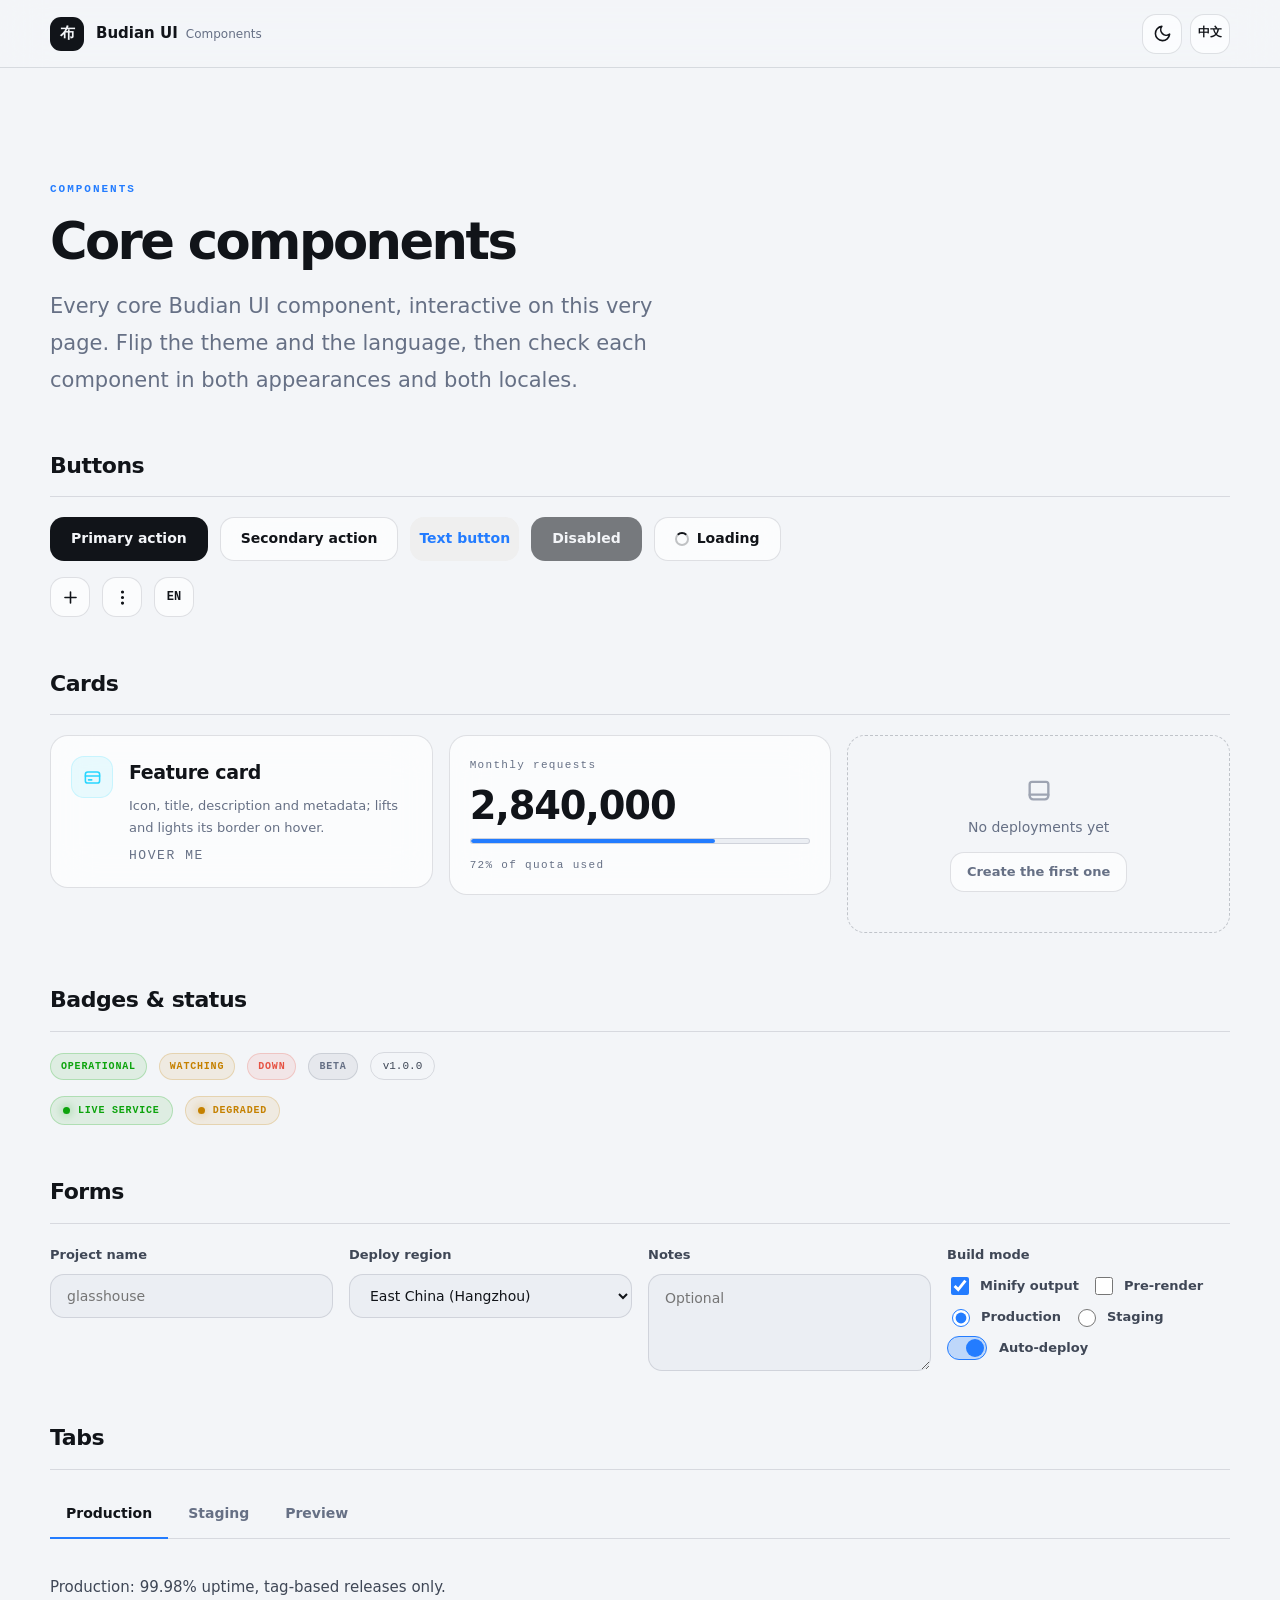
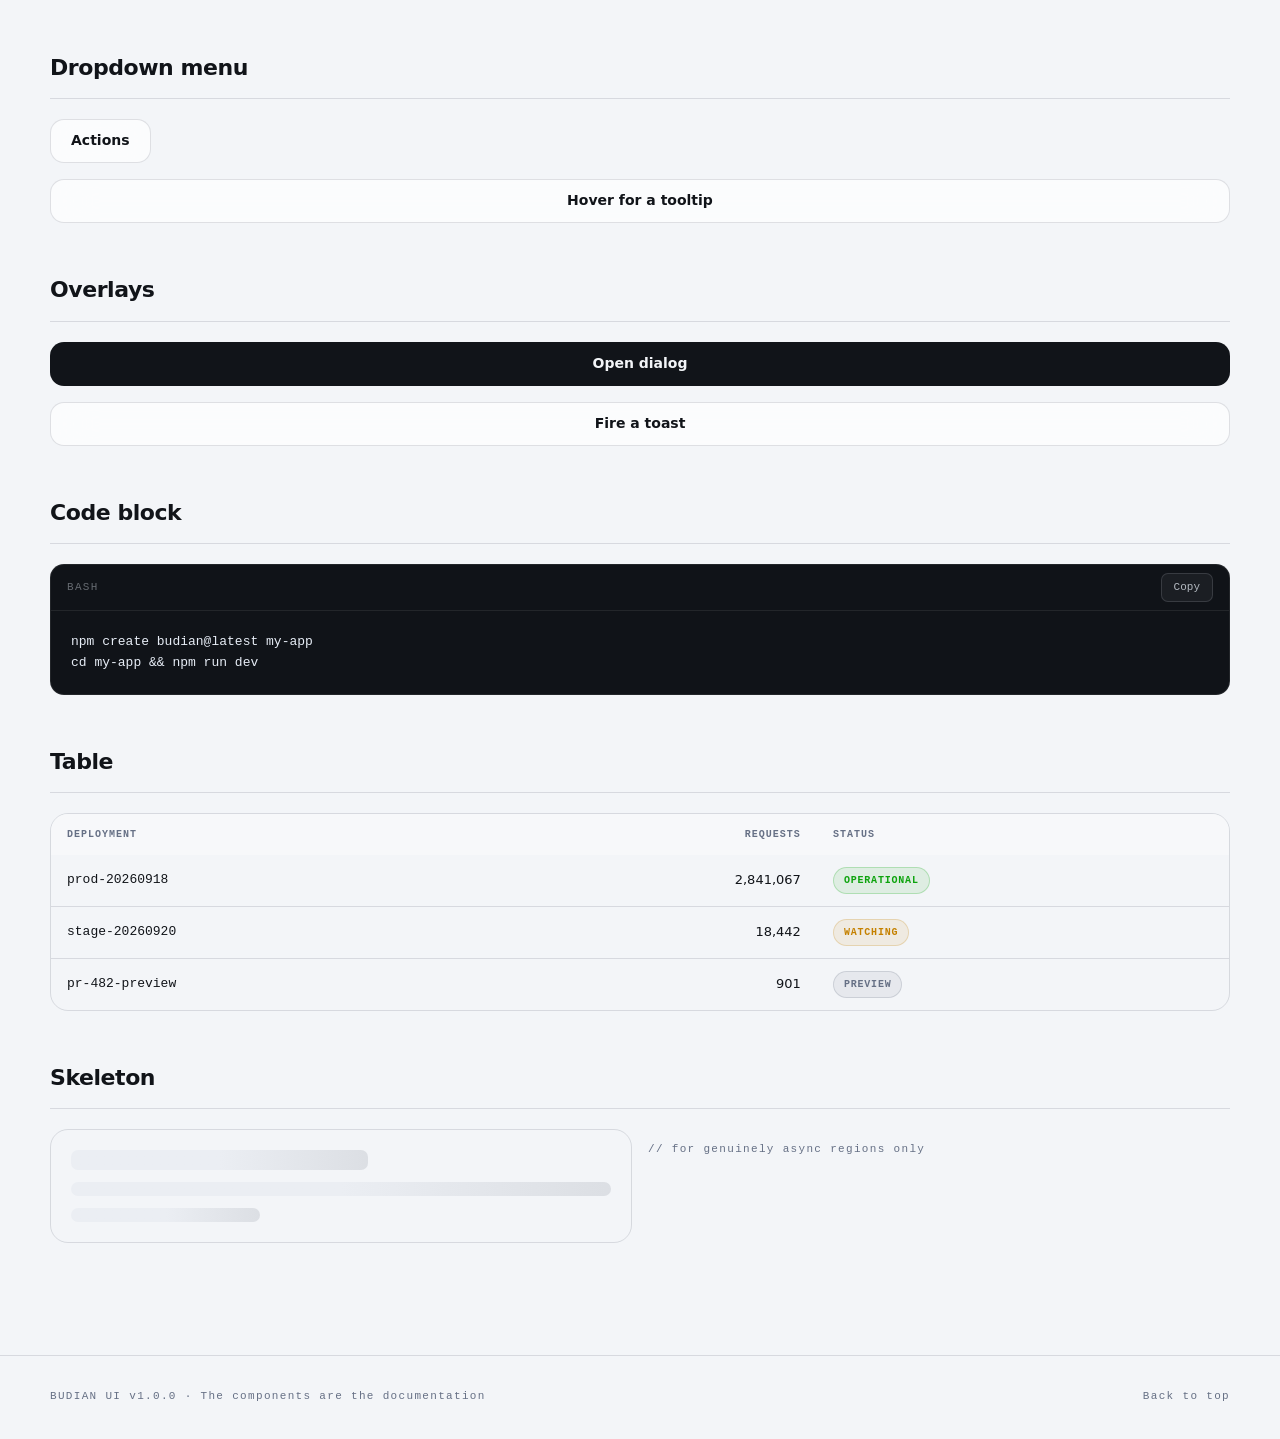
==== examples/components/index.html @ 098a9b1c "Budian UI v1.0.0 - design system, tokens, agent skill, and runnable examples Distilled from Budian C" ====
<!DOCTYPE html>
<html lang="zh-CN">
<head>
  <meta charset="UTF-8">
  <meta name="viewport" content="width=device-width, initial-scale=1, viewport-fit=cover">
  <title>Budian UI — 组件参考</title>
  <meta name="description" content="Budian UI 核心组件的活参考:按钮、卡片、输入、标签页、对话框、提示、代码块、表格与状态。">
  <meta name="theme-color" media="(prefers-color-scheme: light)" content="#f3f5f8">
  <meta name="theme-color" media="(prefers-color-scheme: dark)" content="#050609">
  <script>
    (function () {
      var t = null;
      try { t = localStorage.getItem("budian-theme"); } catch (e) {}
      if (t !== "light" && t !== "dark") {
        t = matchMedia("(prefers-color-scheme: dark)").matches ? "dark" : "light";
      }
      document.documentElement.dataset.theme = t;
    })();
  </script>
  <link rel="stylesheet" href="../../tokens/tokens.css">
  <link rel="stylesheet" href="styles.css">
</head>
<body>
  <a class="skip" href="#main" data-i18n="a11y.skip">跳到主要内容</a>

  <header class="topbar">
    <div class="shell topbar__inner">
      <a class="brand" href="#">
        <span class="brand__mark" aria-hidden="true">布</span>
        <span class="brand__name">Budian UI<b data-i18n="brand.sub">组件参考</b></span>
      </a>
      <div class="topbar__actions">
        <button class="icon-btn" type="button" data-budian-theme-toggle data-i18n-attr="aria-label:a11y.themeDark" aria-pressed="false">
          <svg class="icon icon--moon" viewBox="0 0 24 24" fill="none" stroke="currentColor" stroke-width="2" stroke-linecap="round" stroke-linejoin="round" aria-hidden="true"><path d="M21 12.8A9 9 0 1 1 11.2 3a7 7 0 0 0 9.8 9.8Z"/></svg>
          <svg class="icon icon--sun" viewBox="0 0 24 24" fill="none" stroke="currentColor" stroke-width="2" stroke-linecap="round" stroke-linejoin="round" aria-hidden="true"><circle cx="12" cy="12" r="4"/><path d="M12 2v2M12 20v2M4.9 4.9l1.4 1.4M17.7 17.7l1.4 1.4M2 12h2M20 12h2M4.9 19.1l1.4-1.4M17.7 6.3l1.4-1.4"/></svg>
        </button>
        <button class="icon-btn icon-btn--text" type="button" data-budian-locale-toggle aria-label="Switch to English" lang="en">EN</button>
      </div>
    </div>
  </header>

  <main id="main" class="shell content">

    <header class="page-head reveal">
      <p class="kicker">COMPONENTS</p>
      <h1 class="title" data-i18n="page.title">核心组件</h1>
      <p class="lede" data-i18n="page.lede">Budian UI 的全部核心组件,直接在本页可交互。切换主题与语言,检查每个组件在两种外观、两种语言下的表现。</p>
    </header>

    <!-- ============ Buttons ============ -->
    <section class="demo reveal" aria-labelledby="demo-buttons">
      <h2 id="demo-buttons" data-i18n="c.buttons.title">按钮</h2>
      <div class="demo__stage">
        <div class="cluster">
          <button class="btn btn--solid" type="button" data-i18n="c.primary">主要操作</button>
          <button class="btn btn--ghost" type="button" data-i18n="c.secondary">次要操作</button>
          <button class="btn btn--text" type="button" data-i18n="c.text">文本按钮</button>
          <button class="btn btn--solid" type="button" disabled data-i18n="c.disabled">已禁用</button>
          <button class="btn btn--ghost" type="button" data-budian-demo="loading">
            <span class="spinner" aria-hidden="true"></span><span data-i18n="c.loading">加载中</span>
          </button>
        </div>
        <div class="cluster">
          <button class="icon-btn" type="button" aria-label="添加">
            <svg class="icon" viewBox="0 0 24 24" fill="none" stroke="currentColor" stroke-width="2" stroke-linecap="round" stroke-linejoin="round" aria-hidden="true"><path d="M12 5v14M5 12h14"/></svg>
          </button>
          <button class="icon-btn" type="button" aria-label="更多">
            <svg class="icon" viewBox="0 0 24 24" fill="none" stroke="currentColor" stroke-width="2" stroke-linecap="round" stroke-linejoin="round" aria-hidden="true"><circle cx="12" cy="5" r="1"/><circle cx="12" cy="12" r="1"/><circle cx="12" cy="19" r="1"/></svg>
          </button>
          <button class="icon-btn icon-btn--text" type="button" aria-label="切换语言" lang="en">EN</button>
        </div>
      </div>
    </section>

    <!-- ============ Cards ============ -->
    <section class="demo reveal" aria-labelledby="demo-cards">
      <h2 id="demo-cards" data-i18n="c.cards.title">卡片</h2>
      <div class="demo__stage demo__stage--grid">
        <div class="card" style="--card-accent: var(--budian-raw-cyan)">
          <span class="tile" aria-hidden="true">
            <svg class="icon" viewBox="0 0 24 24" fill="none" stroke="currentColor" stroke-width="2" stroke-linecap="round" stroke-linejoin="round"><rect x="3" y="5" width="18" height="14" rx="3"/><path d="M3 10h18M7 15h4"/></svg>
          </span>
          <div class="card__body">
            <strong data-i18n="c.card.a">功能卡片</strong>
            <small data-i18n="c.card.aDesc">图标、标题、描述与元信息,悬停时上浮并点亮边框。</small>
            <small class="mono-note">HOVER ME</small>
          </div>
        </div>
        <div class="stat">
          <span class="mono-note" data-i18n="c.stat.label">月度请求</span>
          <strong class="stat__value"><span data-count="2840000">0</span></strong>
          <div class="progress" role="progressbar" aria-valuenow="72" aria-valuemin="0" aria-valuemax="100" aria-label="配额使用">
            <div class="progress__fill" style="--p: 72"></div>
          </div>
          <small class="mono-note">72% <span data-i18n="c.stat.quota">配额已用</span></small>
        </div>
        <div class="empty">
          <svg class="icon" viewBox="0 0 24 24" fill="none" stroke="currentColor" stroke-width="2" stroke-linecap="round" stroke-linejoin="round" aria-hidden="true"><path d="M4 16V7a2 2 0 0 1 2-2h12a2 2 0 0 1 2 2v9"/><path d="M4 16h16v1a3 3 0 0 1-3 3H7a3 3 0 0 1-3-3v-1Z"/></svg>
          <p data-i18n="c.empty">还没有任何部署</p>
          <button class="btn btn--ghost btn--sm" type="button" data-i18n="c.emptyCta">创建第一个</button>
        </div>
      </div>
    </section>

    <!-- ============ Badges & status ============ -->
    <section class="demo reveal" aria-labelledby="demo-badges">
      <h2 id="demo-badges" data-i18n="c.badges.title">徽章与状态</h2>
      <div class="demo__stage">
        <div class="cluster">
          <span class="badge badge--ok" data-i18n="c.st.ok">正常</span>
          <span class="badge badge--warn" data-i18n="c.st.warn">观察</span>
          <span class="badge badge--danger" data-i18n="c.st.danger">故障</span>
          <span class="badge badge--neutral">BETA</span>
          <span class="pill">v1.0.0</span>
        </div>
        <div class="cluster">
          <span class="status status--ok" data-i18n="c.live">在线服务</span>
          <span class="status status--warn" data-i18n="c.degraded">降级运行</span>
        </div>
      </div>
    </section>

    <!-- ============ Inputs ============ -->
    <section class="demo reveal" aria-labelledby="demo-inputs">
      <h2 id="demo-inputs" data-i18n="c.inputs.title">表单</h2>
      <div class="demo__stage demo__stage--grid">
        <div class="field">
          <label for="in-name" data-i18n="c.f.name">项目名称</label>
          <input class="input" id="in-name" type="text" placeholder="glasshouse" data-i18n-attr="placeholder:c.f.namePh">
        </div>
        <div class="field">
          <label for="in-region" data-i18n="c.f.region">部署区域</label>
          <select class="input" id="in-region">
            <option data-i18n="c.f.r1">华东(杭州)</option>
            <option data-i18n="c.f.r2">西欧(牛津)</option>
            <option data-i18n="c.f.r3">北美(达拉斯)</option>
          </select>
        </div>
        <div class="field">
          <label for="in-notes" data-i18n="c.f.notes">备注</label>
          <textarea class="input input--area" id="in-notes" rows="3" data-i18n-attr="placeholder:c.f.notesPh" placeholder="可选"></textarea>
        </div>
        <div class="field">
          <span class="field__label" data-i18n="c.f.mode">构建模式</span>
          <div class="cluster">
            <label class="check"><input type="checkbox" checked><span data-i18n="c.f.minify">压缩产物</span></label>
            <label class="check"><input type="checkbox"><span data-i18n="c.f.ssg">预渲染</span></label>
          </div>
          <div class="cluster">
            <label class="check"><input type="radio" name="env" checked><span data-i18n="c.f.prod">生产</span></label>
            <label class="check"><input type="radio" name="env"><span data-i18n="c.f.dev">预发</span></label>
          </div>
          <div class="cluster">
            <label class="toggle"><input type="checkbox" checked><span class="toggle__track" aria-hidden="true"><span class="toggle__thumb"></span></span><span data-i18n="c.f.auto">自动部署</span></label>
          </div>
        </div>
      </div>
    </section>

    <!-- ============ Tabs ============ -->
    <section class="demo reveal" aria-labelledby="demo-tabs">
      <h2 id="demo-tabs" data-i18n="c.tabs.title">标签页</h2>
      <div class="demo__stage">
        <div class="tabs" role="tablist" aria-label="环境切换">
          <button class="tab" role="tab" id="tab-1" aria-controls="panel-1" aria-selected="true" tabindex="0" data-i18n="c.tab.prod">生产</button>
          <button class="tab" role="tab" id="tab-2" aria-controls="panel-2" aria-selected="false" tabindex="-1" data-i18n="c.tab.dev">预发</button>
          <button class="tab" role="tab" id="tab-3" aria-controls="panel-3" aria-selected="false" tabindex="-1" data-i18n="c.tab.preview">预览</button>
        </div>
        <div class="tabpanel" role="tabpanel" id="panel-1" aria-labelledby="tab-1" tabindex="0">
          <p data-i18n="c.tab.prodBody">生产环境:99.98% 可用性,只允许通过标签发布。</p>
        </div>
        <div class="tabpanel" role="tabpanel" id="panel-2" aria-labelledby="tab-2" tabindex="0" hidden>
          <p data-i18n="c.tab.devBody">预发环境:与生产同配置,数据每日重置。</p>
        </div>
        <div class="tabpanel" role="tabpanel" id="panel-3" aria-labelledby="tab-3" tabindex="0" hidden>
          <p data-i18n="c.tab.previewBody">预览环境:每个拉取请求获得独立 URL。</p>
        </div>
      </div>
    </section>

    <!-- ============ Dropdown / details ============ -->
    <section class="demo reveal" aria-labelledby="demo-dropdown">
      <h2 id="demo-dropdown" data-i18n="c.dropdown.title">下拉菜单</h2>
      <div class="demo__stage">
        <details class="menu">
          <summary class="btn btn--ghost" data-i18n="c.dropdown.trigger">操作</summary>
          <div class="menu__panel">
            <button class="menu__item" type="button" data-i18n="c.dropdown.rename">重命名</button>
            <button class="menu__item" type="button" data-i18n="c.dropdown.transfer">转移所有权</button>
            <button class="menu__item menu__item--danger" type="button" data-i18n="c.dropdown.delete">删除项目</button>
          </div>
        </details>
        <button class="btn btn--ghost" type="button" data-tip="工具提示:纯 CSS 实现" data-i18n="c.tooltip">悬停查看工具提示</button>
      </div>
    </section>

    <!-- ============ Modal / Toast ============ -->
    <section class="demo reveal" aria-labelledby="demo-overlay">
      <h2 id="demo-overlay" data-i18n="c.overlay.title">浮层</h2>
      <div class="demo__stage">
        <button class="btn btn--solid" type="button" id="modal-open" data-i18n="c.modal.open">打开对话框</button>
        <button class="btn btn--ghost" type="button" id="toast-open" data-i18n="c.toast.open">触发提示</button>
      </div>
    </section>

    <!-- ============ Code block ============ -->
    <section class="demo reveal" aria-labelledby="demo-code">
      <h2 id="demo-code" data-i18n="c.code.title">代码块</h2>
      <div class="demo__stage">
        <div class="code">
          <div class="code__bar">
            <span class="mono-note">BASH</span>
            <button class="code__copy" type="button" data-budian-copy data-i18n="c.copy">复制</button>
          </div>
          <pre><code>npm create budian@latest my-app
cd my-app && npm run dev</code></pre>
        </div>
      </div>
    </section>

    <!-- ============ Table ============ -->
    <section class="demo reveal" aria-labelledby="demo-table">
      <h2 id="demo-table" data-i18n="c.table.title">表格</h2>
      <div class="demo__stage">
        <div class="table-wrap">
          <table class="table">
            <thead>
              <tr>
                <th scope="col" data-i18n="c.t.col1">部署</th>
                <th scope="col" class="num" data-i18n="c.t.col2">请求数</th>
                <th scope="col" data-i18n="c.t.col3">状态</th>
              </tr>
            </thead>
            <tbody>
              <tr>
                <th scope="row">prod-20260918</th>
                <td class="num">2,841,067</td>
                <td><span class="badge badge--ok" data-i18n="c.st.ok">正常</span></td>
              </tr>
              <tr>
                <th scope="row">stage-20260920</th>
                <td class="num">18,442</td>
                <td><span class="badge badge--warn" data-i18n="c.st.warn">观察</span></td>
              </tr>
              <tr>
                <th scope="row">pr-482-preview</th>
                <td class="num">901</td>
                <td><span class="badge badge--neutral">PREVIEW</span></td>
              </tr>
            </tbody>
          </table>
        </div>
      </div>
    </section>

    <!-- ============ Skeleton ============ -->
    <section class="demo reveal" aria-labelledby="demo-skeleton">
      <h2 id="demo-skeleton" data-i18n="c.skeleton.title">骨架屏</h2>
      <div class="demo__stage demo__stage--grid">
        <div class="skel-card" aria-hidden="true">
          <div class="skel skel--title"></div>
          <div class="skel"></div>
          <div class="skel skel--short"></div>
        </div>
        <p class="mono-note" data-i18n="c.skeleton.note">// 仅用于真实异步区域</p>
      </div>
    </section>
  </main>

  <!-- ============ Demo modal ============ -->
  <dialog class="modal" id="demo-modal">
    <form method="dialog" class="modal__form">
      <h2 class="modal__title" data-i18n="c.modal.title">删除项目?</h2>
      <p class="modal__text" data-i18n="c.modal.body">此操作不可撤销。所有部署、域名与日志将被永久删除。</p>
      <footer class="modal__foot">
        <button class="btn btn--ghost" type="submit" value="cancel" data-i18n="c.modal.cancel">取消</button>
        <button class="btn btn--solid btn--danger" type="submit" value="delete" data-i18n="c.modal.confirm">确认删除</button>
      </footer>
    </form>
  </dialog>

  <footer class="footer">
    <div class="shell footer__inner">
      <p class="mono-note">BUDIAN UI v1.0.0 · <span data-i18n="footer.note">组件即文档</span></p>
      <a class="mono-note" href="#main" data-i18n="footer.top">回到顶部</a>
    </div>
  </footer>

  <script src="../assets/budian.js" defer></script>
  <script>
    document.addEventListener("DOMContentLoaded", function () {
      Budian.init({
        messages: {
          "zh-CN": {
            "meta.title": "Budian UI — 组件参考",
            "meta.description": "Budian UI 核心组件的活参考:按钮、卡片、输入、标签页、对话框、提示、代码块、表格与状态。",
            "a11y.skip": "跳到主要内容",
            "a11y.themeDark": "切换到深色模式",
            "a11y.themeLight": "切换到浅色模式",
            "brand.sub": "组件参考",
            "page.title": "核心组件",
            "page.lede": "Budian UI 的全部核心组件,直接在本页可交互。切换主题与语言,检查每个组件在两种外观、两种语言下的表现。",
            "c.buttons.title": "按钮",
            "c.primary": "主要操作", "c.secondary": "次要操作", "c.text": "文本按钮",
            "c.disabled": "已禁用", "c.loading": "加载中",
            "c.cards.title": "卡片",
            "c.card.a": "功能卡片",
            "c.card.aDesc": "图标、标题、描述与元信息,悬停时上浮并点亮边框。",
            "c.stat.label": "月度请求", "c.stat.quota": "配额已用",
            "c.empty": "还没有任何部署", "c.emptyCta": "创建第一个",
            "c.badges.title": "徽章与状态",
            "c.st.ok": "正常", "c.st.warn": "观察", "c.st.danger": "故障",
            "c.live": "在线服务", "c.degraded": "降级运行",
            "c.inputs.title": "表单",
            "c.f.name": "项目名称", "c.f.namePh": "glasshouse",
            "c.f.region": "部署区域",
            "c.f.r1": "华东(杭州)", "c.f.r2": "西欧(牛津)", "c.f.r3": "北美(达拉斯)",
            "c.f.notes": "备注", "c.f.notesPh": "可选",
            "c.f.mode": "构建模式",
            "c.f.minify": "压缩产物", "c.f.ssg": "预渲染",
            "c.f.prod": "生产", "c.f.dev": "预发", "c.f.auto": "自动部署",
            "c.tabs.title": "标签页",
            "c.tab.prod": "生产", "c.tab.dev": "预发", "c.tab.preview": "预览",
            "c.tab.prodBody": "生产环境:99.98% 可用性,只允许通过标签发布。",
            "c.tab.devBody": "预发环境:与生产同配置,数据每日重置。",
            "c.tab.previewBody": "预览环境:每个拉取请求获得独立 URL。",
            "c.dropdown.title": "下拉菜单",
            "c.dropdown.trigger": "操作",
            "c.dropdown.rename": "重命名", "c.dropdown.transfer": "转移所有权", "c.dropdown.delete": "删除项目",
            "c.tooltip": "悬停查看工具提示",
            "c.overlay.title": "浮层",
            "c.modal.open": "打开对话框", "c.toast.open": "触发提示",
            "c.modal.title": "删除项目?",
            "c.modal.body": "此操作不可撤销。所有部署、域名与日志将被永久删除。",
            "c.modal.cancel": "取消", "c.modal.confirm": "确认删除",
            "c.toast.done": "已复制到剪贴板",
            "c.code.title": "代码块", "c.copy": "复制",
            "c.table.title": "表格",
            "c.t.col1": "部署", "c.t.col2": "请求数", "c.t.col3": "状态",
            "c.skeleton.title": "骨架屏",
            "c.skeleton.note": "// 仅用于真实异步区域",
            "footer.note": "组件即文档", "footer.top": "回到顶部"
          },
          "en": {
            "meta.title": "Budian UI — Component Reference",
            "meta.description": "Live reference of Budian UI core components: buttons, cards, inputs, tabs, dialogs, toasts, code blocks, tables and status.",
            "a11y.skip": "Skip to main content",
            "a11y.themeDark": "Switch to dark mode",
            "a11y.themeLight": "Switch to light mode",
            "brand.sub": "Components",
            "page.title": "Core components",
            "page.lede": "Every core Budian UI component, interactive on this very page. Flip the theme and the language, then check each component in both appearances and both locales.",
            "c.buttons.title": "Buttons",
            "c.primary": "Primary action", "c.secondary": "Secondary action", "c.text": "Text button",
            "c.disabled": "Disabled", "c.loading": "Loading",
            "c.cards.title": "Cards",
            "c.card.a": "Feature card",
            "c.card.aDesc": "Icon, title, description and metadata; lifts and lights its border on hover.",
            "c.stat.label": "Monthly requests", "c.stat.quota": "of quota used",
            "c.empty": "No deployments yet", "c.emptyCta": "Create the first one",
            "c.badges.title": "Badges & status",
            "c.st.ok": "Operational", "c.st.warn": "Watching", "c.st.danger": "Down",
            "c.live": "Live service", "c.degraded": "Degraded",
            "c.inputs.title": "Forms",
            "c.f.name": "Project name", "c.f.namePh": "glasshouse",
            "c.f.region": "Deploy region",
            "c.f.r1": "East China (Hangzhou)", "c.f.r2": "Western Europe (Oxford)", "c.f.r3": "North America (Dallas)",
            "c.f.notes": "Notes", "c.f.notesPh": "Optional",
            "c.f.mode": "Build mode",
            "c.f.minify": "Minify output", "c.f.ssg": "Pre-render",
            "c.f.prod": "Production", "c.f.dev": "Staging", "c.f.auto": "Auto-deploy",
            "c.tabs.title": "Tabs",
            "c.tab.prod": "Production", "c.tab.dev": "Staging", "c.tab.preview": "Preview",
            "c.tab.prodBody": "Production: 99.98% uptime, tag-based releases only.",
            "c.tab.devBody": "Staging: mirrors production, data resets daily.",
            "c.tab.previewBody": "Preview: every pull request gets its own URL.",
            "c.dropdown.title": "Dropdown menu",
            "c.dropdown.trigger": "Actions",
            "c.dropdown.rename": "Rename", "c.dropdown.transfer": "Transfer ownership", "c.dropdown.delete": "Delete project",
            "c.tooltip": "Hover for a tooltip",
            "c.overlay.title": "Overlays",
            "c.modal.open": "Open dialog", "c.toast.open": "Fire a toast",
            "c.modal.title": "Delete project?",
            "c.modal.body": "This cannot be undone. All deployments, domains and logs will be permanently removed.",
            "c.modal.cancel": "Cancel", "c.modal.confirm": "Delete",
            "c.toast.done": "Copied to clipboard",
            "c.code.title": "Code block", "c.copy": "Copy",
            "c.table.title": "Table",
            "c.t.col1": "Deployment", "c.t.col2": "Requests", "c.t.col3": "Status",
            "c.skeleton.title": "Skeleton",
            "c.skeleton.note": "// for genuinely async regions only",
            "footer.note": "The components are the documentation", "footer.top": "Back to top"
          }
        }
      });

      /* Modal */
      var modal = document.getElementById("demo-modal");
      document.getElementById("modal-open").addEventListener("click", function () { modal.showModal(); });
      modal.addEventListener("close", function () {
        if (modal.returnValue === "delete") Budian.toast.show("Deleted", { type: "danger" });
      });

      /* Toast */
      document.getElementById("toast-open").addEventListener("click", function () {
        Budian.toast.show(Budian.i18n.t("c.toast.done"));
      });

      /* Tabs — arrow-key cycling per WAI-ARIA */
      var tabs = Array.prototype.slice.call(document.querySelectorAll(".tab"));
      function selectTab(tab) {
        tabs.forEach(function (t) {
          var selected = t === tab;
          t.setAttribute("aria-selected", selected ? "true" : "false");
          t.tabIndex = selected ? 0 : -1;
          document.getElementById(t.getAttribute("aria-controls")).hidden = !selected;
        });
        tab.focus();
      }
      tabs.forEach(function (tab, i) {
        tab.addEventListener("click", function () { selectTab(tab); });
        tab.addEventListener("keydown", function (e) {
          var dir = e.key === "ArrowRight" ? 1 : e.key === "ArrowLeft" ? -1 : 0;
          if (!dir) return;
          e.preventDefault();
          selectTab(tabs[(i + dir + tabs.length) % tabs.length]);
        });
      });
    });
  </script>
</body>
</html>
---- tokens/tokens.css ----
/* ==========================================================================
   Budian UI — Design Tokens v1.0.0
   --------------------------------------------------------------------------
   Single source of truth for the visual language distilled from the
   Budian Cloud family of pages (measured 2026-09-21).

   Evidence tags per token:
     [O] Observed   — measured from live Budian pages or their source code
     [I] Inferred   — consistent across several Budian pages, normalized here
     [R] Recommended— engineering best practice added to complete the system
   Full evidence log: docs/evidence.md

   Usage: components must consume SEMANTIC tokens, never raw hex values.
   Raw palette values live at the bottom of this file for reference only.
   ========================================================================== */

:root {
  color-scheme: light;                                        /* [O] gfw-x, budianai, budianwtx */

  /* ---- Surface & text (light) ---------------------------------------- */
  --budian-bg: #f3f5f8;                                       /* [O] budiancloud */
  --budian-bg-inset: #ebeef3;                                 /* [I] wells, stripes, code surfaces */
  --budian-surface: rgba(255, 255, 255, .68);                 /* [O] glass card */
  --budian-surface-strong: rgba(255, 255, 255, .90);          /* [O] popover / dialog */
  --budian-text-primary: #111419;                             /* [O] */
  --budian-text-secondary: #3f4756;                           /* [I] between primary and muted */
  --budian-text-muted: #667085;                               /* [O] */
  --budian-border: rgba(15, 23, 42, .12);                     /* [O] hairline */
  --budian-border-strong: rgba(15, 23, 42, .22);              /* [I] */

  /* ---- Accent & status (light) --------------------------------------- */
  --budian-accent: #237cff;                                   /* [O] selection blue */
  --budian-accent-hover: #1a6ef0;                             /* [I] */
  --budian-on-accent: #ffffff;                                /* [O] */
  --budian-ring: #1a78ff;                                     /* [O] focus ring base */
  --budian-success: #0ca30c;                                  /* [O] budianwtx "good" */
  --budian-warning: #c58100;                                  /* [O] gfw-x "observe" */
  --budian-danger: #e65243;                                   /* [O] gfw-x "danger" */
  --budian-on-danger: #ffffff;                               /* [R] text on danger fills, both themes */
  --budian-info: #1a78ff;                                     /* [O] ring reused as info */

  /* ---- Code surface (light) ------------------------------------------ */
  --budian-code-bg: #101318;                                  /* [I] terminal stays dark in both themes */
  --budian-code-text: #e7edf6;                                /* [I] */
  --budian-code-border: rgba(255, 255, 255, .08);             /* [I] */

  /* ---- Scrim / overlay (light) --------------------------------------- */
  --budian-overlay: rgba(9, 12, 20, .5);                      /* [O] dialog backdrop */

  /* ---- Typography ----------------------------------------------------- */
  --budian-font-sans: Inter, "SF Pro Display", "PingFang SC",
    "Microsoft YaHei", system-ui, sans-serif;                 /* [O] budiancloud */
  --budian-font-mono: ui-monospace, "SFMono-Regular", Consolas,
    "Liberation Mono", Menlo, monospace;                      /* [O] budianai + section-note */
  --budian-font-serif: ui-serif, "Songti SC", "Noto Serif CJK SC",
    Georgia, serif;                                           /* [O] vellunote, atmospheric branch only */

  --budian-text-display-size: clamp(58px, 8.2vw, 118px);      /* [O] hero */
  --budian-text-display-lh: .95;                              /* [O] .92 measured, .95 safe for CJK */
  --budian-text-display-tracking: -.06em;                     /* [O] -.075em measured, tightened for mixed text */
  --budian-text-display-weight: 780;                          /* [O] */

  --budian-text-title-size: clamp(34px, 4vw, 52px);           /* [O] section h2 */
  --budian-text-title-lh: 1.05;                               /* [O] 1 measured, 1.05 safe for CJK */
  --budian-text-title-tracking: -.05em;                       /* [O] -.055em */
  --budian-text-title-weight: 800;                            /* [O] 790–820 across pages */

  --budian-text-heading-size: 19px;                           /* [O] card h3 */
  --budian-text-heading-lh: 1.25;                             /* [O] 1.2 */
  --budian-text-heading-tracking: -.02em;                     /* [O] -.025em */
  --budian-text-heading-weight: 700;                          /* [O] 690–760 */

  --budian-text-subheading-size: 16px;                        /* [O] */
  --budian-text-subheading-weight: 650;                       /* [O] 650–690 */

  --budian-text-body-size: 15px;                              /* [O] 14–16px band */
  --budian-text-body-lh: 1.7;                                 /* [O] 1.45–1.78 */

  --budian-text-lede-size: clamp(16px, 1.8vw, 21px);          /* [O] hero paragraph */
  --budian-text-lede-lh: 1.75;                                /* [O] */

  --budian-text-small-size: 13px;                             /* [O] */
  --budian-text-small-lh: 1.5;                                /* [O] 1.45 */

  --budian-text-caption-size: 11px;                           /* [O] 10–12px band */
  --budian-text-caption-lh: 1.4;                              /* [O] */
  --budian-text-caption-tracking: .12em;                      /* [O] metadata */

  /* Kicker: small uppercase label above titles */
  --budian-kicker-size: 11px;                                 /* [O] 10–12px band */
  --budian-kicker-weight: 800;                                /* [O] 700–800 */
  --budian-kicker-tracking: .18em;                            /* [O] .16–.22em */

  /* ---- Spacing -------------------------------------------------------- */
  /* 4px base scale; values observed across all pages */
  --budian-space-1: 4px;                                      /* [O] */
  --budian-space-2: 8px;                                      /* [O] */
  --budian-space-3: 12px;                                     /* [O] */
  --budian-space-4: 16px;                                     /* [O] */
  --budian-space-5: 20px;                                     /* [O] */
  --budian-space-6: 24px;                                     /* [O] */
  --budian-space-8: 32px;                                     /* [O] */
  --budian-space-10: 40px;                                    /* [O] */
  --budian-space-12: 48px;                                    /* [O] */
  --budian-space-16: 64px;                                    /* [O] */
  --budian-space-20: 80px;                                    /* [O] */
  --budian-space-24: 96px;                                    /* [O] */
  --budian-space-section: clamp(64px, 9vw, 112px);            /* [O] 58–130px band, normalized */

  /* ---- Layout / containers -------------------------------------------- */
  --budian-container-sm: 640px;                               /* [O] vellunote ritual, chat column */
  --budian-container-md: 940px;                               /* [O] vellunote refinement */
  --budian-container-lg: 1180px;                              /* [O] resident3, h3flow workbench */
  --budian-container-xl: 1240px;                              /* [O] budiancloud, gfw-x */
  --budian-gutter: 20px;                                      /* [O] calc(100% - 40px) */
  --budian-gutter-narrow: 14px;                               /* [O] mobile calc(100% - 28px) */

  /* ---- Radius ---------------------------------------------------------- */
  --budian-radius-sm: 10px;                                   /* [O] small inputs, chips */
  --budian-radius-md: 14px;                                   /* [O] buttons 12–14, icon tiles 13 */
  --budian-radius-lg: 18px;                                   /* [O] cards 16–19 */
  --budian-radius-xl: 24px;                                   /* [O] dialogs / panels 22–28 */
  --budian-radius-2xl: 32px;                                  /* [O] hero panels 30–32 */
  --budian-radius-pill: 999px;                                /* [O] pills, progress tracks */

  /* ---- Shadow / elevation ---------------------------------------------- */
  --budian-shadow-sm: 0 8px 24px rgba(15, 23, 42, .10);       /* [O] 0 8 24 .12 */
  --budian-shadow-md: 0 12px 34px rgba(15, 23, 42, .12);      /* [O] card hover */
  --budian-shadow-lg: 0 24px 80px rgba(15, 23, 42, .10);      /* [O] gfw-x / h3flow */
  --budian-shadow-xl: 0 30px 110px rgba(15, 23, 42, .38);     /* [O] dialog */
  --budian-highlight-edge: inset 0 1px 0 rgba(255, 255, 255, .045); /* [O] glass top edge */

  /* ---- Blur ------------------------------------------------------------- */
  --budian-blur-sm: 10px;                                     /* [O] dialog backdrop */
  --budian-blur-md: 20px;                                     /* [O] cards */
  --budian-blur-lg: 28px;                                     /* [O] composer / settings 24–28 */
  --budian-blur-xl: 36px;                                     /* [O] dialog */
  --budian-blur-ambient: 95px;                                /* [O] ambient orbs */

  /* ---- Motion ------------------------------------------------------------ */
  --budian-motion-instant: 140ms;                             /* [O] micro feedback */
  --budian-motion-fast: 250ms;                                /* [O] button color / bg */
  --budian-motion-normal: 350ms;                              /* [O] hover lift, borders */
  --budian-motion-slow: 650ms;                                /* [O] reveals 500–700 */
  --budian-motion-grand: 950ms;                               /* [O] hero title */
  --budian-ease-standard: cubic-bezier(.22, 1, .36, 1);       /* [O] canonical Budian ease */
  --budian-ease-enter: cubic-bezier(.2, .8, .2, 1);           /* [O] family variant */
  --budian-ease-exit: cubic-bezier(.4, 0, 1, 1);              /* [R] */
  --budian-ease-ambient: cubic-bezier(.45, 0, .55, 1);        /* [O] ciphey aurora */
  --budian-stagger: 55ms;                                     /* [O] reveal stagger 45–70 */

  /* ---- Z-index ------------------------------------------------------------ */
  --budian-z-content: 2;                                      /* [O] main above ambient */
  --budian-z-sticky: 20;                                      /* [O] topbar */
  --budian-z-toast: 100;                                      /* [O] toast */
  --budian-z-skip: 1000;                                      /* [O] gfw-x skip link */

  /* ---- Opacity ------------------------------------------------------------- */
  --budian-opacity-glass: .68;                                /* [O] surface alpha */
  --budian-opacity-ambient: .18;                              /* [O] ambient orbs */
  --budian-opacity-disabled: .55;                             /* [R] */
  --budian-opacity-faint: .32;                                /* [O] grid field */

  /* ---- Iconography ---------------------------------------------------------- */
  --budian-icon-sm: 16px;                                     /* [O] button icons */
  --budian-icon-md: 19px;                                     /* [O] card icons */
  --budian-icon-stroke: 2;                                    /* [O] global svg rule */

  /* ---- Touch / focus --------------------------------------------------------- */
  --budian-target-min: 44px;                                  /* [R] vellunote observed 44px buttons */
  --budian-focus-width: 3px;                                  /* [O] */
  --budian-focus-offset: 3px;                                 /* [O] */

  /* ---- Raw palette (reference only — do not consume directly) ---------------- */
  --budian-raw-cyan: #29d6ff;                                 /* [O] card accent */
  --budian-raw-green: #34ef8a;                                /* [O] card accent */
  --budian-raw-violet: #9a7cff;                               /* [O] card accent */
  --budian-raw-blue: #3b8cff;                                 /* [O] card accent */
  --budian-raw-amber: #ffb84a;                                /* [O] card accent */
  --budian-raw-lime: #8ee36b;                                 /* [O] card accent */
  --budian-raw-orange: #ff7a45;                               /* [O] card accent */
  --budian-raw-rose: #ff6fae;                                 /* [O] card accent */
  --budian-raw-red: #ff5d68;                                  /* [O] card accent */

  /* Signature hero gradient phrase (use at most once per page) */
  --budian-gradient-phrase: linear-gradient(100deg,
    #1976ff 4%, #63d8ff 52%, #7c5cff 98%);                    /* [O] */
}

/* ==========================================================================
   Dark theme — applied via <html data-theme="dark">
   Default behavior: data-theme is set by an inline <head> script from
   localStorage("budian-theme") or prefers-color-scheme. See docs/theme.md.
   ========================================================================== */

:root[data-theme="dark"] {
  color-scheme: dark;                                         /* [O] */

  --budian-bg: #050609;                                       /* [O] budiancloud dark */
  --budian-bg-inset: #0b0e14;                                 /* [I] */
  --budian-surface: rgba(15, 18, 25, .66);                    /* [O] */
  --budian-surface-strong: rgba(17, 20, 28, .92);             /* [O] */
  --budian-text-primary: #f4f7fb;                             /* [O] */
  --budian-text-secondary: #c3cad6;                           /* [I] */
  --budian-text-muted: #9299a8;                               /* [O] */
  --budian-border: rgba(255, 255, 255, .11);                  /* [O] */
  --budian-border-strong: rgba(255, 255, 255, .24);           /* [I] */

  --budian-accent: #48b8ff;                                   /* [O] orbit dot blue */
  --budian-accent-hover: #67b6ff;                             /* [O] dark ring */
  --budian-on-accent: #05070a;                                /* [O] arrow on accent */
  --budian-ring: #67b6ff;                                     /* [O] */
  --budian-success: #34ef8a;                                  /* [O] */
  --budian-warning: #f0b340;                                  /* [O] gfw-x dark */
  --budian-danger: #ff6b5c;                                   /* [O] gfw-x dark */
  --budian-on-danger: #ffffff;                                /* [R] */
  --budian-info: #67b6ff;                                     /* [O] */

  --budian-code-bg: #0d1015;                                  /* [I] */
  --budian-code-text: #e7edf6;                                /* [I] */
  --budian-code-border: rgba(255, 255, 255, .08);             /* [I] */

  --budian-overlay: rgba(0, 0, 0, .55);                       /* [O] */

  --budian-shadow-sm: 0 8px 24px rgba(0, 0, 0, .35);          /* [I] deeper in dark */
  --budian-shadow-md: 0 12px 34px rgba(0, 0, 0, .40);         /* [I] */
  --budian-shadow-lg: 0 24px 80px rgba(0, 0, 0, .45);         /* [I] */
  --budian-shadow-xl: 0 30px 110px rgba(0, 0, 0, .55);        /* [I] */
  --budian-highlight-edge: inset 0 1px 0 rgba(255, 255, 255, .05); /* [O] */
}

/* ==========================================================================
   No-JS dark fallback — if the inline bootstrap script never ran (JS off),
   a dark-OS visitor still gets the dark theme via pure CSS. Must mirror the
   block above. [R] progressive-enhancement addition; observed as pure-CSS
   approach on budian-gfw.
   ========================================================================== */

@media (prefers-color-scheme: dark) {
  :root:not([data-theme="light"]) {
    color-scheme: dark;

    --budian-bg: #050609;
    --budian-bg-inset: #0b0e14;
    --budian-surface: rgba(15, 18, 25, .66);
    --budian-surface-strong: rgba(17, 20, 28, .92);
    --budian-text-primary: #f4f7fb;
    --budian-text-secondary: #c3cad6;
    --budian-text-muted: #9299a8;
    --budian-border: rgba(255, 255, 255, .11);
    --budian-border-strong: rgba(255, 255, 255, .24);

    --budian-accent: #48b8ff;
    --budian-accent-hover: #67b6ff;
    --budian-on-accent: #05070a;
    --budian-ring: #67b6ff;
    --budian-success: #34ef8a;
    --budian-warning: #f0b340;
    --budian-danger: #ff6b5c;
    --budian-on-danger: #ffffff;
    --budian-info: #67b6ff;

    --budian-code-bg: #0d1015;
    --budian-code-text: #e7edf6;
    --budian-code-border: rgba(255, 255, 255, .08);

    --budian-overlay: rgba(0, 0, 0, .55);

    --budian-shadow-sm: 0 8px 24px rgba(0, 0, 0, .35);
    --budian-shadow-md: 0 12px 34px rgba(0, 0, 0, .40);
    --budian-shadow-lg: 0 24px 80px rgba(0, 0, 0, .45);
    --budian-shadow-xl: 0 30px 110px rgba(0, 0, 0, .55);
    --budian-highlight-edge: inset 0 1px 0 rgba(255, 255, 255, .05);
  }
}

/* ==========================================================================
   Reduced motion — the global kill switch observed on budiancloud,
   budianai, gfw-x, resident3, vellunote. Keep state feedback (focus,
   selection) intact; remove movement and loops.
   ========================================================================== */

@media (prefers-reduced-motion: reduce) {
  *, *::before, *::after {
    animation-duration: .01ms !important;
    animation-iteration-count: 1 !important;
    transition-duration: .01ms !important;
    scroll-behavior: auto !important;
  }
}
---- examples/components/styles.css ----
/* ==========================================================================
   Budian UI example — Component gallery
   Live reference implementation of every core component.
   ========================================================================== */

* { box-sizing: border-box; }

html { scroll-behavior: smooth; }

body {
  margin: 0;
  background: var(--budian-bg);
  color: var(--budian-text-primary);
  font-family: var(--budian-font-sans);
  font-size: var(--budian-text-body-size);
  line-height: var(--budian-text-body-lh);
  -webkit-font-smoothing: antialiased;
}

a { color: inherit; text-decoration: none; }
button { font: inherit; color: inherit; }

.icon { width: var(--budian-icon-md); height: var(--budian-icon-md); flex: none; }

:focus-visible {
  outline: var(--budian-focus-width) solid var(--budian-ring);
  outline-offset: var(--budian-focus-offset);
  border-radius: var(--budian-radius-sm);
}

.shell { width: min(var(--budian-container-lg), calc(100% - 2 * var(--budian-gutter))); margin-inline: auto; }

.mono-note {
  font-family: var(--budian-font-mono);
  font-size: var(--budian-text-caption-size);
  letter-spacing: var(--budian-text-caption-tracking);
  color: var(--budian-text-muted);
}

.skip {
  position: fixed; top: var(--budian-space-2); left: var(--budian-space-2);
  z-index: var(--budian-z-skip);
  padding: var(--budian-space-2) var(--budian-space-4);
  border-radius: var(--budian-radius-sm);
  background: var(--budian-surface-strong);
  border: 1px solid var(--budian-border-strong);
  transform: translateY(-200%);
}
.skip:focus-visible { transform: none; }

/* ---- Topbar ---------------------------------------------------------------- */

.topbar {
  position: sticky; top: 0; z-index: var(--budian-z-sticky);
  height: 68px;
  background: color-mix(in srgb, var(--budian-bg) 72%, transparent);
  backdrop-filter: blur(var(--budian-blur-md));
  -webkit-backdrop-filter: blur(var(--budian-blur-md));
  border-bottom: 1px solid var(--budian-border);
}
.topbar__inner { height: 100%; display: flex; align-items: center; justify-content: space-between; }
.brand { display: flex; align-items: center; gap: var(--budian-space-3); font-weight: 700; }
.brand__mark {
  display: grid; place-items: center;
  width: 34px; height: 34px; border-radius: 11px;
  background: var(--budian-text-primary); color: var(--budian-bg); font-size: 15px;
}
.brand__name { font-size: 15px; }
.brand__name b { font-weight: 500; color: var(--budian-text-muted); margin-left: 8px; font-size: 12px; }
.topbar__actions { display: flex; gap: var(--budian-space-2); }

.icon-btn {
  display: grid; place-items: center;
  width: 40px; height: 40px;
  border-radius: var(--budian-radius-md);
  border: 1px solid var(--budian-border);
  background: var(--budian-surface);
  cursor: pointer;
  transition: border-color var(--budian-motion-fast) var(--budian-ease-standard);
}
.icon-btn:hover { border-color: var(--budian-border-strong); }
.icon-btn--text { font-family: var(--budian-font-mono); font-size: 12px; font-weight: 600; }

:root[data-theme="light"] .icon--moon { display: block; }
:root[data-theme="light"] .icon--sun { display: none; }
:root[data-theme="dark"] .icon--sun { display: block; }
:root[data-theme="dark"] .icon--moon { display: none; }

/* ---- Page ------------------------------------------------------------------ */

.content { padding: var(--budian-space-section) 0; display: grid; gap: var(--budian-space-12); }

.page-head .title {
  margin: var(--budian-space-4) 0 0;
  font-size: var(--budian-text-title-size);
  line-height: var(--budian-text-title-lh);
  letter-spacing: var(--budian-text-title-tracking);
  font-weight: var(--budian-text-title-weight);
}
.page-head .lede {
  margin: var(--budian-space-5) 0 0;
  max-width: 640px;
  font-size: var(--budian-text-lede-size);
  line-height: var(--budian-text-lede-lh);
  color: var(--budian-text-muted);
}

.kicker {
  font-family: var(--budian-font-mono);
  font-size: var(--budian-kicker-size);
  font-weight: var(--budian-kicker-weight);
  letter-spacing: var(--budian-kicker-tracking);
  text-transform: uppercase;
  color: var(--budian-accent);
  margin: 0;
}

.demo h2 {
  margin: 0 0 var(--budian-space-5);
  font-size: 22px; font-weight: 700; letter-spacing: -.02em;
  padding-bottom: var(--budian-space-3);
  border-bottom: 1px solid var(--budian-border);
}

.demo__stage { display: grid; gap: var(--budian-space-4); }
.demo__stage--grid { grid-template-columns: repeat(auto-fit, minmax(260px, 1fr)); align-items: start; }

.cluster { display: flex; flex-wrap: wrap; align-items: center; gap: var(--budian-space-3); }

/* ---- Buttons ----------------------------------------------------------------- */

.btn {
  display: inline-flex; align-items: center; justify-content: center; gap: var(--budian-space-2);
  height: 44px; padding: 0 var(--budian-space-5);
  border-radius: var(--budian-radius-md);
  border: 1px solid transparent;
  font-size: 14px; font-weight: 650; cursor: pointer;
  transition: background var(--budian-motion-fast) var(--budian-ease-standard),
              border-color var(--budian-motion-fast) var(--budian-ease-standard),
              opacity var(--budian-motion-fast) var(--budian-ease-standard),
              transform var(--budian-motion-fast) var(--budian-ease-standard);
}
.btn:active { transform: scale(.98); }
.btn--sm { height: 40px; padding: 0 var(--budian-space-4); font-size: 13px; }
.btn--solid { background: var(--budian-text-primary); color: var(--budian-bg); }
.btn--solid:hover { opacity: .88; }
.btn--solid.btn--danger { background: var(--budian-danger); color: var(--budian-on-danger); }
.btn--ghost { background: var(--budian-surface); border-color: var(--budian-border); backdrop-filter: blur(var(--budian-blur-md)); -webkit-backdrop-filter: blur(var(--budian-blur-md)); }
.btn--ghost:hover { border-color: var(--budian-border-strong); }
.btn--text { color: var(--budian-accent); padding-inline: var(--budian-space-2); }
.btn--text:hover { text-decoration: underline; text-underline-offset: 4px; }
.btn:disabled { opacity: var(--budian-opacity-disabled); pointer-events: none; }

.spinner {
  width: 14px; height: 14px;
  border-radius: 50%;
  border: 2px solid color-mix(in srgb, currentColor 25%, transparent);
  border-top-color: currentColor;
  animation: budian-spin 720ms linear infinite;
}
@keyframes budian-spin { to { transform: rotate(1turn); } }

/* ---- Cards -------------------------------------------------------------------- */

.card {
  display: flex; align-items: flex-start; gap: var(--budian-space-4);
  padding: var(--budian-space-5);
  border: 1px solid var(--budian-border);
  border-radius: var(--budian-radius-lg);
  background: var(--budian-surface);
  backdrop-filter: blur(var(--budian-blur-md));
  -webkit-backdrop-filter: blur(var(--budian-blur-md));
  box-shadow: var(--budian-highlight-edge);
  transition: transform var(--budian-motion-normal) var(--budian-ease-standard),
              border-color var(--budian-motion-normal) var(--budian-ease-standard);
}
@media (hover: hover) {
  .card:hover {
    transform: translateY(-2px);
    border-color: color-mix(in srgb, var(--card-accent, var(--budian-accent)) 35%, var(--budian-border));
  }
}

.tile {
  display: grid; place-items: center; flex: none;
  width: 42px; height: 42px;
  border-radius: 13px;
  color: var(--card-accent, var(--budian-accent));
  background: color-mix(in srgb, var(--card-accent, var(--budian-accent)) 9%, transparent);
  border: 1px solid color-mix(in srgb, var(--card-accent, var(--budian-accent)) 17%, transparent);
}

.card__body { display: grid; gap: 6px; min-width: 0; }
.card__body strong { font-size: var(--budian-text-heading-size); font-weight: var(--budian-text-heading-weight); letter-spacing: var(--budian-text-heading-tracking); }
.card__body small { color: var(--budian-text-muted); font-size: 13px; }

/* ---- Stat ------------------------------------------------------------------------ */

.stat {
  display: grid; gap: var(--budian-space-3);
  padding: var(--budian-space-5);
  border: 1px solid var(--budian-border);
  border-radius: var(--budian-radius-lg);
  background: var(--budian-surface);
  backdrop-filter: blur(var(--budian-blur-md));
  -webkit-backdrop-filter: blur(var(--budian-blur-md));
  box-shadow: var(--budian-highlight-edge);
  align-content: start;
}
.stat__value {
  font-size: clamp(30px, 3vw, 40px);
  line-height: 1; letter-spacing: -.03em; font-weight: 740;
  font-variant-numeric: tabular-nums;
}

.progress {
  height: 6px;
  border-radius: var(--budian-radius-pill);
  background: var(--budian-bg-inset);
  border: 1px solid var(--budian-border);
  overflow: hidden;
}
.progress__fill {
  height: 100%;
  width: calc(var(--p) * 1%);
  border-radius: inherit;
  background: var(--budian-accent);
  transition: width 760ms var(--budian-ease-standard);
}

/* ---- Empty state -------------------------------------------------------------------- */

.empty {
  display: grid; justify-items: center; gap: var(--budian-space-3);
  padding: var(--budian-space-10) var(--budian-space-5);
  border: 1px dashed var(--budian-border-strong);
  border-radius: var(--budian-radius-lg);
  color: var(--budian-text-muted);
  text-align: center;
}
.empty .icon { width: 28px; height: 28px; opacity: .6; }
.empty p { margin: 0; font-size: 14px; }

/* ---- Badges & status ------------------------------------------------------------------- */

.badge {
  display: inline-flex; align-items: center;
  font-family: var(--budian-font-mono);
  font-size: 10px; font-weight: 600; letter-spacing: .08em; text-transform: uppercase;
  padding: 4px 10px;
  border-radius: var(--budian-radius-pill);
}
.badge--ok { color: var(--budian-success); background: color-mix(in srgb, var(--budian-success) 9%, transparent); border: 1px solid color-mix(in srgb, var(--budian-success) 22%, transparent); }
.badge--warn { color: var(--budian-warning); background: color-mix(in srgb, var(--budian-warning) 9%, transparent); border: 1px solid color-mix(in srgb, var(--budian-warning) 22%, transparent); }
.badge--danger { color: var(--budian-danger); background: color-mix(in srgb, var(--budian-danger) 9%, transparent); border: 1px solid color-mix(in srgb, var(--budian-danger) 22%, transparent); }
.badge--neutral { color: var(--budian-text-muted); background: color-mix(in srgb, var(--budian-text-muted) 9%, transparent); border: 1px solid var(--budian-border); }

.pill {
  font-family: var(--budian-font-mono);
  font-size: 11px;
  padding: 4px 12px;
  border-radius: var(--budian-radius-pill);
  border: 1px solid var(--budian-border);
  color: var(--budian-text-secondary);
}

.status {
  display: inline-flex; align-items: center; gap: 8px;
  font-family: var(--budian-font-mono);
  font-size: 10px; font-weight: 600; letter-spacing: .08em; text-transform: uppercase;
  padding: 5px 12px;
  border-radius: var(--budian-radius-pill);
}
.status::before {
  content: ""; width: 7px; height: 7px; border-radius: 50%;
  background: currentColor;
  box-shadow: 0 0 10px color-mix(in srgb, currentColor 60%, transparent);
}
.status--ok { color: var(--budian-success); background: color-mix(in srgb, var(--budian-success) 9%, transparent); border: 1px solid color-mix(in srgb, var(--budian-success) 22%, transparent); }
.status--warn { color: var(--budian-warning); background: color-mix(in srgb, var(--budian-warning) 9%, transparent); border: 1px solid color-mix(in srgb, var(--budian-warning) 22%, transparent); }

/* ---- Forms ------------------------------------------------------------------------------- */

.field { display: grid; gap: var(--budian-space-2); align-content: start; }
.field label, .field__label { font-size: 13px; font-weight: 600; color: var(--budian-text-secondary); }

.input {
  height: 44px;
  padding: 0 var(--budian-space-4);
  border-radius: var(--budian-radius-md);
  border: 1px solid var(--budian-border);
  background: var(--budian-bg-inset);
  color: var(--budian-text-primary);
  font: inherit; font-size: 14px;
  width: 100%;
  transition: border-color var(--budian-motion-fast) var(--budian-ease-standard),
              box-shadow var(--budian-motion-fast) var(--budian-ease-standard);
}
.input:focus-visible {
  outline: none;
  border-color: var(--budian-accent);
  box-shadow: 0 0 0 3px color-mix(in srgb, var(--budian-ring) 25%, transparent);
}
.input--area { height: auto; padding: var(--budian-space-3) var(--budian-space-4); resize: vertical; }

.check { display: inline-flex; align-items: center; gap: var(--budian-space-2); font-size: 14px; color: var(--budian-text-secondary); cursor: pointer; }
.check input { width: 18px; height: 18px; accent-color: var(--budian-accent); }

.toggle { display: inline-flex; align-items: center; gap: var(--budian-space-3); font-size: 14px; color: var(--budian-text-secondary); cursor: pointer; }
.toggle input { position: absolute; opacity: 0; width: 1px; height: 1px; }
.toggle__track {
  width: 40px; height: 24px; flex: none;
  border-radius: var(--budian-radius-pill);
  border: 1px solid var(--budian-border);
  background: var(--budian-bg-inset);
  position: relative;
  transition: background var(--budian-motion-fast) var(--budian-ease-standard),
              border-color var(--budian-motion-fast) var(--budian-ease-standard);
}
.toggle__thumb {
  position: absolute; top: 2px; left: 2px;
  width: 18px; height: 18px;
  border-radius: 50%;
  background: var(--budian-text-muted);
  transition: transform var(--budian-motion-fast) var(--budian-ease-standard),
              background var(--budian-motion-fast) var(--budian-ease-standard);
}
.toggle input:checked + .toggle__track { background: color-mix(in srgb, var(--budian-accent) 25%, transparent); border-color: var(--budian-accent); }
.toggle input:checked + .toggle__track .toggle__thumb { transform: translateX(16px); background: var(--budian-accent); }
.toggle input:focus-visible + .toggle__track {
  outline: var(--budian-focus-width) solid var(--budian-ring);
  outline-offset: var(--budian-focus-offset);
}

/* ---- Tabs ----------------------------------------------------------------------------------- */

.tabs { display: flex; gap: var(--budian-space-1); border-bottom: 1px solid var(--budian-border); }
.tab {
  padding: var(--budian-space-3) var(--budian-space-4);
  background: none; border: none; cursor: pointer;
  font-size: 14px; font-weight: 550;
  color: var(--budian-text-muted);
  border-bottom: 2px solid transparent;
  margin-bottom: -1px;
  transition: color var(--budian-motion-fast) var(--budian-ease-standard),
              border-color var(--budian-motion-fast) var(--budian-ease-standard);
}
.tab:hover { color: var(--budian-text-primary); }
.tab[aria-selected="true"] { color: var(--budian-text-primary); font-weight: 650; border-bottom-color: var(--budian-accent); }
.tabpanel { padding: var(--budian-space-5) 0 0; }
.tabpanel p { margin: 0; color: var(--budian-text-secondary); }

/* ---- Dropdown / tooltip ------------------------------------------------------------------------- */

.menu { position: relative; display: inline-block; }
.menu summary { list-style: none; }
.menu summary::-webkit-details-marker { display: none; }
.menu__panel {
  position: absolute; top: calc(100% + 8px); left: 0; z-index: var(--budian-z-sticky);
  min-width: 200px;
  display: grid; gap: 2px;
  padding: var(--budian-space-2);
  border-radius: var(--budian-radius-md);
  border: 1px solid var(--budian-border);
  background: var(--budian-surface-strong);
  backdrop-filter: blur(var(--budian-blur-xl));
  -webkit-backdrop-filter: blur(var(--budian-blur-xl));
  box-shadow: var(--budian-shadow-md), var(--budian-highlight-edge);
}
.menu__item {
  padding: var(--budian-space-2) var(--budian-space-3);
  border: none; background: none; cursor: pointer;
  text-align: left; font-size: 14px;
  border-radius: var(--budian-radius-sm);
  color: var(--budian-text-secondary);
  transition: background var(--budian-motion-instant) linear, color var(--budian-motion-instant) linear;
}
.menu__item:hover { background: color-mix(in srgb, var(--budian-text-primary) 5%, transparent); color: var(--budian-text-primary); }
.menu__item--danger { color: var(--budian-danger); }
.menu__item--danger:hover { background: color-mix(in srgb, var(--budian-danger) 9%, transparent); color: var(--budian-danger); }

[data-tip] { position: relative; }
[data-tip]::after {
  content: attr(data-tip);
  position: absolute;
  bottom: calc(100% + 10px); left: 50%;
  transform: translateX(-50%) translateY(4px);
  padding: 6px 12px;
  border-radius: var(--budian-radius-sm);
  background: var(--budian-surface-strong);
  border: 1px solid var(--budian-border-strong);
  box-shadow: var(--budian-shadow-sm);
  font-family: var(--budian-font-sans);
  font-size: 12px; font-weight: 500; white-space: nowrap;
  color: var(--budian-text-primary);
  opacity: 0; pointer-events: none;
  transition: opacity var(--budian-motion-fast) var(--budian-ease-standard),
              transform var(--budian-motion-fast) var(--budian-ease-standard);
  z-index: var(--budian-z-sticky);
}
[data-tip]:hover::after, [data-tip]:focus-visible::after { opacity: 1; transform: translateX(-50%) translateY(0); }

/* ---- Code block ------------------------------------------------------------------------------------ */

.code {
  border-radius: var(--budian-radius-md);
  border: 1px solid var(--budian-code-border);
  background: var(--budian-code-bg);
  overflow: hidden;
}
.code__bar {
  display: flex; align-items: center; justify-content: space-between;
  padding: var(--budian-space-2) var(--budian-space-4);
  border-bottom: 1px solid var(--budian-code-border);
}
.code__bar .mono-note { color: color-mix(in srgb, var(--budian-code-text) 40%, transparent); }
.code__copy {
  border: 1px solid color-mix(in srgb, var(--budian-code-text) 14%, transparent);
  background: color-mix(in srgb, var(--budian-code-text) 5%, transparent);
  color: color-mix(in srgb, var(--budian-code-text) 75%, transparent);
  font-family: var(--budian-font-mono);
  font-size: 11px;
  padding: 4px 12px;
  border-radius: 7px;
  cursor: pointer;
  transition: background var(--budian-motion-fast) var(--budian-ease-standard);
}
.code__copy:hover { background: color-mix(in srgb, var(--budian-code-text) 10%, transparent); color: var(--budian-code-text); }
.code pre { margin: 0; padding: var(--budian-space-5); overflow-x: auto; color: var(--budian-code-text); font-family: var(--budian-font-mono); font-size: 13px; line-height: 1.65; }

/* ---- Table ------------------------------------------------------------------------------------------- */

.table-wrap { overflow-x: auto; border: 1px solid var(--budian-border); border-radius: var(--budian-radius-lg); }
.table { width: 100%; border-collapse: collapse; font-size: var(--budian-text-small-size); }
.table th, .table td { padding: var(--budian-space-3) var(--budian-space-4); text-align: left; border-bottom: 1px solid var(--budian-border); white-space: nowrap; }
.table tr:last-child th, .table tr:last-child td { border-bottom: none; }
.table thead th {
  font-family: var(--budian-font-mono); font-size: 10px; font-weight: 600;
  letter-spacing: .1em; text-transform: uppercase; color: var(--budian-text-muted);
  background: color-mix(in srgb, var(--budian-bg) 50%, var(--budian-surface));
}
.table tbody th { font-family: var(--budian-font-mono); font-weight: 500; }
.table .num { text-align: right; font-variant-numeric: tabular-nums; }

/* ---- Skeleton ----------------------------------------------------------------------------------------- */

.skel-card { display: grid; gap: var(--budian-space-3); padding: var(--budian-space-5); border: 1px solid var(--budian-border); border-radius: var(--budian-radius-lg); }
.skel { height: 14px; border-radius: 7px; background: linear-gradient(90deg, var(--budian-bg-inset) 25%, color-mix(in srgb, var(--budian-text-primary) 7%, var(--budian-bg-inset)) 50%, var(--budian-bg-inset) 75%); background-size: 200% 100%; animation: budian-skel 1.4s ease infinite; }
.skel--title { width: 55%; height: 20px; }
.skel--short { width: 35%; }
@keyframes budian-skel { to { background-position: -200% 0; } }

/* ---- Modal ------------------------------------------------------------------------------------------------ */

.modal {
  border: 1px solid var(--budian-border);
  border-radius: var(--budian-radius-xl);
  background: var(--budian-surface-strong);
  backdrop-filter: blur(var(--budian-blur-xl));
  -webkit-backdrop-filter: blur(var(--budian-blur-xl));
  box-shadow: var(--budian-shadow-xl), var(--budian-highlight-edge);
  color: var(--budian-text-primary);
  padding: 0;
  width: min(440px, calc(100% - 2 * var(--budian-gutter-narrow)));
}
.modal::backdrop { background: var(--budian-overlay); backdrop-filter: blur(var(--budian-blur-sm)); -webkit-backdrop-filter: blur(var(--budian-blur-sm)); }
.modal[open] { animation: budian-modal-in 300ms var(--budian-ease-enter); }
@keyframes budian-modal-in { from { opacity: 0; transform: translateY(12px) scale(.98); } to { opacity: 1; transform: none; } }
.modal__form { padding: var(--budian-space-8); display: grid; gap: var(--budian-space-4); }
.modal__title { margin: 0; font-size: 18px; font-weight: 700; letter-spacing: -.02em; }
.modal__text { margin: 0; color: var(--budian-text-secondary); font-size: 14px; }
.modal__foot { display: flex; justify-content: flex-end; gap: var(--budian-space-3); margin-top: var(--budian-space-2); }

/* ---- Toast (rendered by runtime) --------------------------------------------------------------------------- */

.budian-toast {
  position: fixed;
  left: 50%; bottom: calc(var(--budian-space-5) + env(safe-area-inset-bottom));
  transform: translate(-50%, 16px);
  padding: var(--budian-space-3) var(--budian-space-5);
  border-radius: var(--budian-radius-md);
  background: var(--budian-surface-strong);
  border: 1px solid var(--budian-border-strong);
  backdrop-filter: blur(24px); -webkit-backdrop-filter: blur(24px);
  box-shadow: var(--budian-shadow-md), var(--budian-highlight-edge);
  font-size: 14px; font-weight: 550;
  opacity: 0; pointer-events: none;
  transition: opacity var(--budian-motion-normal) var(--budian-ease-standard),
              transform var(--budian-motion-normal) var(--budian-ease-standard);
  z-index: var(--budian-z-toast);
}
.budian-toast.is-in { opacity: 1; transform: translate(-50%, 0); }

/* ---- Footer ---------------------------------------------------------------------------------------------------- */

.footer { border-top: 1px solid var(--budian-border); }
.footer__inner { display: flex; align-items: center; justify-content: space-between; padding: var(--budian-space-5) 0; flex-wrap: wrap; gap: var(--budian-space-3); }

/* ---- Reveal ------------------------------------------------------------------------------------------------------ */

.js .reveal {
  opacity: 0; transform: translateY(14px);
  transition: opacity var(--budian-motion-slow) var(--budian-ease-standard),
              transform var(--budian-motion-slow) var(--budian-ease-standard);
}
.js .reveal.on { opacity: 1; transform: none; }

/* ---- Responsive ---------------------------------------------------------------------------------------------------- */

@media (max-width: 640px) {
  .shell { width: calc(100% - 2 * var(--budian-gutter-narrow)); }
  .brand__name b { display: none; }
  .demo__stage--grid { grid-template-columns: 1fr; }
}

/* ---- Reduced motion -------------------------------------------------------------------------------------------------- */

@media (prefers-reduced-motion: reduce) {
  html { scroll-behavior: auto; }
  .js .reveal { opacity: 1; transform: none; }
  .spinner { animation-duration: 2s; }
  .skel { animation: none; }
  .modal[open] { animation: none; }
}
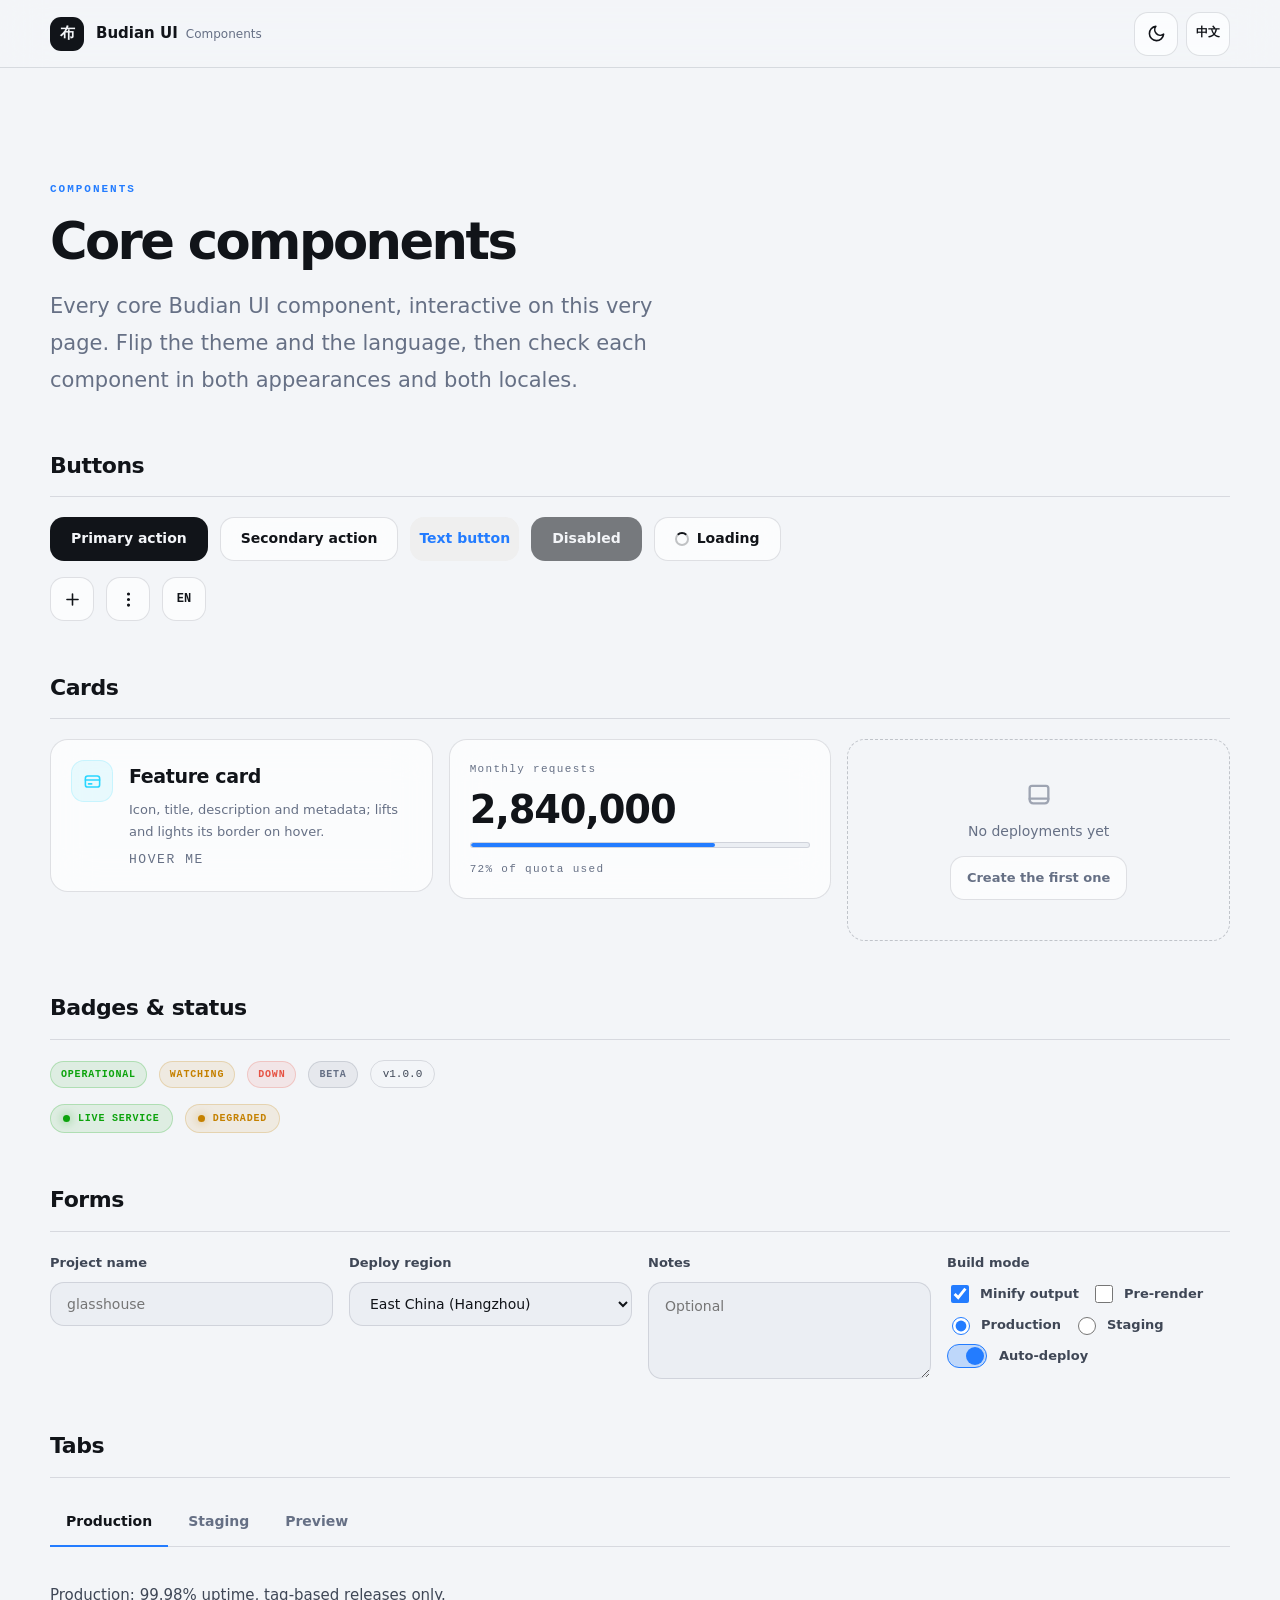
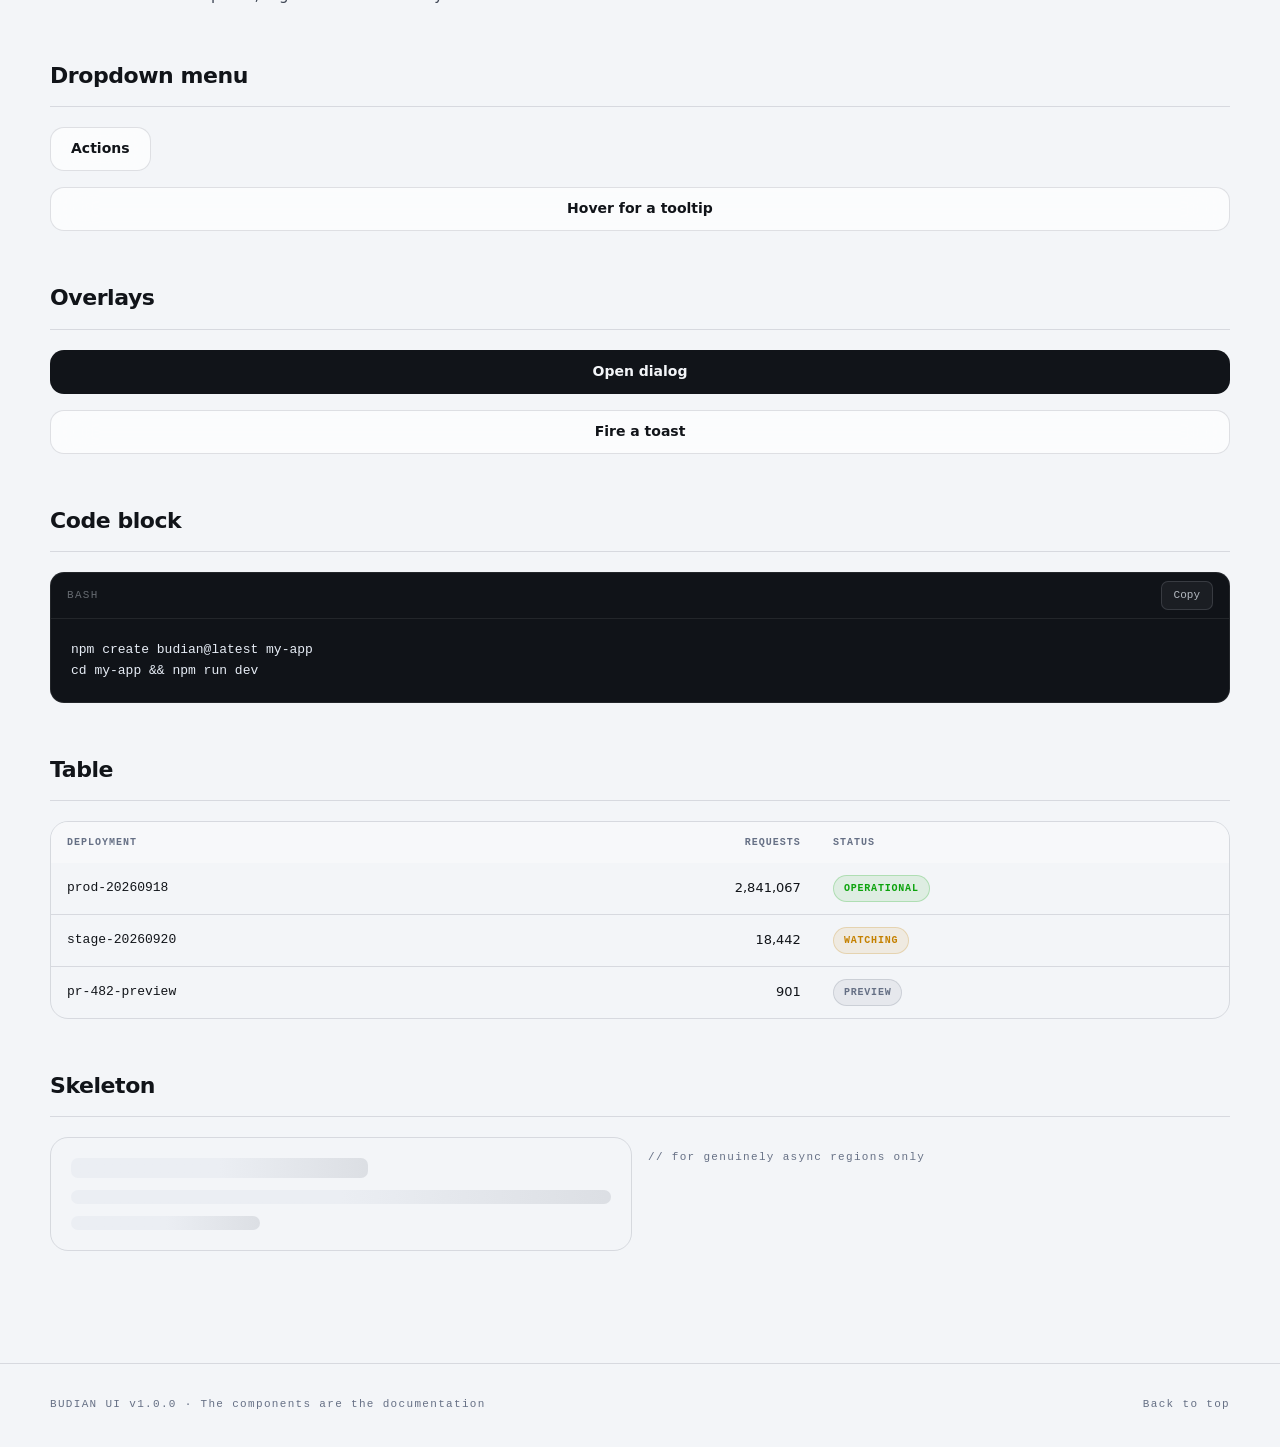
==== commit 141c8e4e: "v1.1.0 maintenance: task-type triggers, harden reveal/theme/a11y, language policy, QA loop - SKILL.m" ====
--- a/examples/components/index.html
+++ b/examples/components/index.html
@@ -8,6 +8,8 @@
   <meta name="theme-color" media="(prefers-color-scheme: light)" content="#f3f5f8">
   <meta name="theme-color" media="(prefers-color-scheme: dark)" content="#050609">
   <script>
+    /* Theme bootstrap — before stylesheets. Reveal hidden states arm only
+       after budian.js initializes; if it fails, content stays visible. */
     (function () {
       var t = null;
       try { t = localStorage.getItem("budian-theme"); } catch (e) {}
@@ -30,7 +32,7 @@
         <span class="brand__name">Budian UI<b data-i18n="brand.sub">组件参考</b></span>
       </a>
       <div class="topbar__actions">
-        <button class="icon-btn" type="button" data-budian-theme-toggle data-i18n-attr="aria-label:a11y.themeDark" aria-pressed="false">
+        <button class="icon-btn" type="button" data-budian-theme-toggle data-i18n-attr="aria-label:a11y.themeToggle" aria-label="切换主题">
           <svg class="icon icon--moon" viewBox="0 0 24 24" fill="none" stroke="currentColor" stroke-width="2" stroke-linecap="round" stroke-linejoin="round" aria-hidden="true"><path d="M21 12.8A9 9 0 1 1 11.2 3a7 7 0 0 0 9.8 9.8Z"/></svg>
           <svg class="icon icon--sun" viewBox="0 0 24 24" fill="none" stroke="currentColor" stroke-width="2" stroke-linecap="round" stroke-linejoin="round" aria-hidden="true"><circle cx="12" cy="12" r="4"/><path d="M12 2v2M12 20v2M4.9 4.9l1.4 1.4M17.7 17.7l1.4 1.4M2 12h2M20 12h2M4.9 19.1l1.4-1.4M17.7 6.3l1.4-1.4"/></svg>
         </button>
@@ -295,6 +297,7 @@
             "meta.title": "Budian UI — 组件参考",
             "meta.description": "Budian UI 核心组件的活参考:按钮、卡片、输入、标签页、对话框、提示、代码块、表格与状态。",
             "a11y.skip": "跳到主要内容",
+            "a11y.themeToggle": "切换明暗主题",
             "a11y.themeDark": "切换到深色模式",
             "a11y.themeLight": "切换到浅色模式",
             "brand.sub": "组件参考",
@@ -345,6 +348,7 @@
             "meta.title": "Budian UI — Component Reference",
             "meta.description": "Live reference of Budian UI core components: buttons, cards, inputs, tabs, dialogs, toasts, code blocks, tables and status.",
             "a11y.skip": "Skip to main content",
+            "a11y.themeToggle": "Toggle light/dark theme",
             "a11y.themeDark": "Switch to dark mode",
             "a11y.themeLight": "Switch to light mode",
             "brand.sub": "Components",
--- a/examples/components/styles.css
+++ b/examples/components/styles.css
@@ -71,7 +71,7 @@
 
 .icon-btn {
   display: grid; place-items: center;
-  width: 40px; height: 40px;
+  width: var(--budian-target-min); height: var(--budian-target-min);
   border-radius: var(--budian-radius-md);
   border: 1px solid var(--budian-border);
   background: var(--budian-surface);
@@ -141,7 +141,7 @@
               transform var(--budian-motion-fast) var(--budian-ease-standard);
 }
 .btn:active { transform: scale(.98); }
-.btn--sm { height: 40px; padding: 0 var(--budian-space-4); font-size: 13px; }
+.btn--sm { height: var(--budian-target-min); padding: 0 var(--budian-space-4); font-size: 13px; }
 .btn--solid { background: var(--budian-text-primary); color: var(--budian-bg); }
 .btn--solid:hover { opacity: .88; }
 .btn--solid.btn--danger { background: var(--budian-danger); color: var(--budian-on-danger); }
